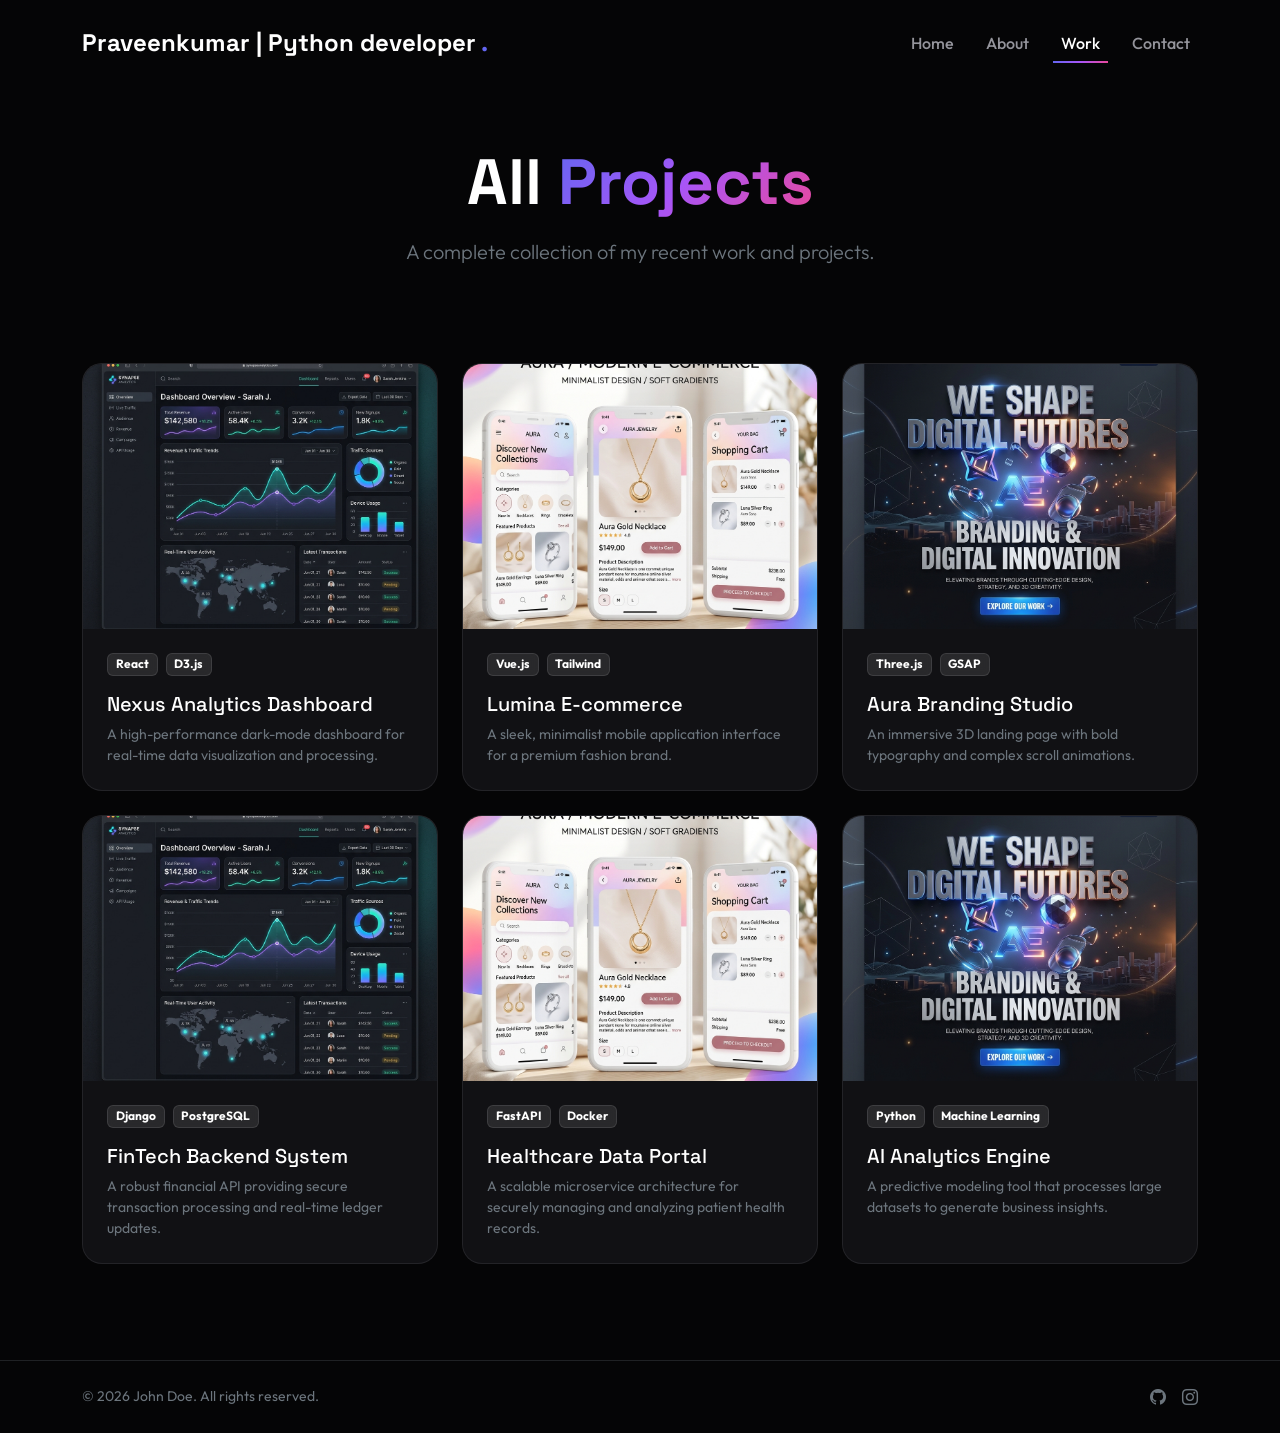
==== projects.html @ cbc660fe "feat: initialize portfolio website with landing, project gallery, and data-driven content rendering" ====
<!DOCTYPE html>
<html lang="en">
<head>
    <meta charset="UTF-8">
    <meta name="viewport" content="width=device-width, initial-scale=1.0">
    <title>All Projects | Praveenkumar</title>
    <!-- Bootstrap CSS -->
    <link href="https://cdn.jsdelivr.net/npm/bootstrap@5.3.0/dist/css/bootstrap.min.css" rel="stylesheet">
    <!-- Custom CSS -->
    <link rel="stylesheet" href="styles.css">
    <!-- Google Fonts -->
    <link rel="preconnect" href="https://fonts.googleapis.com">
    <link rel="preconnect" href="https://fonts.gstatic.com" crossorigin>
    <link href="https://fonts.googleapis.com/css2?family=Outfit:wght@300;400;600;800&family=Space+Grotesk:wght@400;700&display=swap" rel="stylesheet">
    <!-- Bootstrap Icons -->
    <link rel="stylesheet" href="https://cdn.jsdelivr.net/npm/bootstrap-icons@1.10.5/font/bootstrap-icons.css">
</head>
<body class="bg-darker d-flex flex-column min-vh-100">
    <!-- Navigation -->
    <nav id="navbar" class="navbar navbar-expand-lg navbar-dark fixed-top glass-nav">
        <div class="container">
            <a class="navbar-brand fw-bold" href="index.html" id="navbar-brand">Loading...</a>
            <button class="navbar-toggler" type="button" data-bs-toggle="collapse" data-bs-target="#navbarNav" aria-controls="navbarNav" aria-expanded="false" aria-label="Toggle navigation">
                <i class="bi bi-list text-light"></i>
            </button>
            <div class="collapse navbar-collapse justify-content-end" id="navbarNav">
                <ul class="navbar-nav gap-3">
                    <li class="nav-item">
                        <a class="nav-link" href="index.html#home">Home</a>
                    </li>
                    <li class="nav-item">
                        <a class="nav-link" href="index.html#about">About</a>
                    </li>
                    <li class="nav-item">
                        <a class="nav-link active" href="projects.html">Work</a>
                    </li>
                    <li class="nav-item">
                        <a class="nav-link" href="index.html#contact">Contact</a>
                    </li>
                </ul>
            </div>
        </div>
    </nav>

    <!-- Header Section -->
    <section class="py-5 mt-5">
        <div class="container text-center pt-5">
            <h1 class="display-3 fw-bold text-white mb-3">All <span class="text-gradient">Projects</span></h1>
            <p class="text-secondary lead mb-5">A complete collection of my recent work and projects.</p>
        </div>
    </section>

    <!-- All Projects Grid -->
    <section class="pb-5 mb-5 flex-grow-1">
        <div class="container">
            <div class="row g-4" id="all-projects-container">
                <!-- Projects injected here -->
            </div>
        </div>
    </section>

    <!-- Footer -->
    <footer class="py-4 border-top border-secondary border-opacity-25 mt-auto">
        <div class="container d-flex flex-column flex-md-row justify-content-between align-items-center">
            <p id="footer-text" class="text-secondary mb-0 small">Loading...</p>
            <div class="d-flex gap-3 mt-3 mt-md-0" id="footer-socials-container">
            </div>
        </div>
    </footer>

    <!-- Bootstrap Bundle with Popper -->
    <script src="https://cdn.jsdelivr.net/npm/bootstrap@5.3.0/dist/js/bootstrap.bundle.min.js"></script>
    <script src="data.js"></script>
    <script>
        document.addEventListener('DOMContentLoaded', () => {
            // Populate Navbar Brand
            if (portfolioData.navbar) {
                document.getElementById('navbar-brand').innerHTML = `${portfolioData.navbar.navbarText || portfolioData.navbar.brandText}<span class="text-accent">${portfolioData.navbar.brandAccent}</span>`;
            }
            // Populate Footer
            if (portfolioData.footer) {
                document.getElementById('footer-text').textContent = portfolioData.footer.text;
                const footerSocialsContainer = document.getElementById('footer-socials-container');
                portfolioData.footer.socials.forEach(social => {
                    footerSocialsContainer.innerHTML += `<a href="${social.href}" class="text-secondary hover-white"><i class="bi ${social.icon}"></i></a>`;
                });
            }
            
            // Populate All Projects
            const projectsContainer = document.getElementById('all-projects-container');
            if (portfolioData.projects_section && portfolioData.projects_section.projects) {
                portfolioData.projects_section.projects.forEach(project => {
                    let badgesHtml = project.badges.map(badge => `<span class="badge bg-glass text-white">${badge}</span>`).join('');
                    projectsContainer.innerHTML += `
                        <div class="col-md-4">
                            <div class="project-card h-100">
                                <div class="project-img-wrapper">
                                    <img src="${project.image}" alt="${project.title}" class="img-fluid project-img">
                                    <div class="project-overlay">
                                        <a href="#" class="btn btn-light rounded-circle p-3"><i class="bi bi-arrow-up-right text-dark"></i></a>
                                    </div>
                                </div>
                                <div class="project-info p-4">
                                    <div class="d-flex gap-2 mb-3 flex-wrap">
                                        ${badgesHtml}
                                    </div>
                                    <h3 class="h5 text-white mb-2">${project.title}</h3>
                                    <p class="text-secondary small mb-0">${project.description}</p>
                                </div>
                            </div>
                        </div>
                    `;
                });
            }
            
            // Navbar scroll handling
            window.addEventListener('scroll', function () {
                const navbar = document.getElementById('navbar');
                if (window.scrollY > 50) {
                    navbar.classList.add('scrolled');
                } else {
                    navbar.classList.remove('scrolled');
                }
            });
        });
    </script>
</body>
</html>
---- styles.css ----
/* Custom CSS for Premium Portfolio */

:root {
    --bg-dark: #0a0a0c;
    --bg-darker: #050506;
    --text-primary: #ffffff;
    --text-secondary: #94949b;
    --accent-color: #6366f1;
    --accent-glow: rgba(99, 102, 241, 0.5);
    --accent-gradient: linear-gradient(135deg, #6366f1, #a855f7, #ec4899);
    --glass-bg: rgba(25, 25, 30, 0.6);
    --glass-border: rgba(255, 255, 255, 0.08);
}

html {
    scroll-behavior: smooth;
    scroll-padding-top: 80px;
}

body {
    background-color: var(--bg-dark);
    color: var(--text-primary);
    font-family: 'Outfit', sans-serif;
    overflow-x: hidden;
}

h1, h2, h3, h4, h5, h6 {
    font-family: 'Space Grotesk', sans-serif;
}

/* Typography & Utilities */
.text-gradient {
    background: var(--accent-gradient);
    -webkit-background-clip: text;
    -webkit-text-fill-color: transparent;
    background-clip: text;
}

.text-accent {
    color: var(--accent-color);
}

.tracking-wide {
    letter-spacing: 0.1em;
}

.bg-darker {
    background-color: var(--bg-darker);
}

.section-padding {
    padding-top: 120px;
    padding-bottom: 120px;
}

.section-title {
    font-size: 2.5rem;
    font-weight: 700;
    color: var(--text-secondary);
}

/* Buttons */
.btn-primary-custom {
    background: var(--accent-gradient);
    border: none;
    color: white;
    transition: all 0.3s ease;
    box-shadow: 0 4px 15px var(--accent-glow);
}

.btn-primary-custom:hover {
    transform: translateY(-2px);
    box-shadow: 0 8px 25px var(--accent-glow);
    color: white;
}

.btn-outline-custom {
    background: transparent;
    border: 1px solid rgba(255, 255, 255, 0.2);
    color: white;
    transition: all 0.3s ease;
}

.btn-outline-custom:hover {
    background: rgba(255, 255, 255, 0.1);
    border-color: rgba(255, 255, 255, 0.5);
    color: white;
    transform: translateY(-2px);
}

/* Navbar */
.glass-nav {
    background: transparent;
    transition: all 0.4s ease;
    padding: 20px 0;
}

.glass-nav.scrolled {
    background: rgba(10, 10, 12, 0.8);
    backdrop-filter: blur(12px);
    -webkit-backdrop-filter: blur(12px);
    border-bottom: 1px solid var(--glass-border);
    padding: 15px 0;
}

.navbar-dark .navbar-nav .nav-link {
    color: var(--text-secondary);
    font-weight: 500;
    transition: color 0.3s ease;
    position: relative;
}

.navbar-dark .navbar-nav .nav-link:hover, 
.navbar-dark .navbar-nav .nav-link.active {
    color: white;
}

.nav-link::after {
    content: '';
    position: absolute;
    width: 0;
    height: 2px;
    bottom: 0;
    left: 0;
    background: var(--accent-gradient);
    transition: width 0.3s ease;
}

.nav-link:hover::after, .nav-link.active::after {
    width: 100%;
}

.navbar-brand {
    font-family: 'Space Grotesk', sans-serif;
    font-size: 1.5rem;
    color: white !important;
}

/* Hero Section */
.hero {
    position: relative;
    overflow: hidden;
}

.hero-bg {
    position: absolute;
    top: 0;
    left: 0;
    width: 100%;
    height: 100%;
    background: radial-gradient(circle at 70% 30%, rgba(99, 102, 241, 0.15) 0%, transparent 40%),
                radial-gradient(circle at 30% 70%, rgba(236, 72, 153, 0.1) 0%, transparent 40%);
    z-index: 0;
}

.hero-title {
    font-size: 4.5rem;
    line-height: 1.1;
    letter-spacing: -0.02em;
}

.badge-accent {
    background: rgba(99, 102, 241, 0.1);
    color: var(--accent-color);
    border: 1px solid rgba(99, 102, 241, 0.2);
    padding: 8px 16px;
    font-weight: 500;
    border-radius: 50px;
}

/* Scroll Indicator */
.scroll-indicator {
    position: absolute;
    bottom: 40px;
    left: 50%;
    transform: translateX(-50%);
    text-align: center;
    z-index: 2;
}

.mouse {
    width: 30px;
    height: 50px;
    border: 2px solid var(--text-secondary);
    border-radius: 20px;
    margin: 0 auto;
    position: relative;
}

.mouse::before {
    content: '';
    position: absolute;
    width: 4px;
    height: 8px;
    background: var(--text-secondary);
    border-radius: 2px;
    top: 10px;
    left: 50%;
    transform: translateX(-50%);
    animation: scroll 2s infinite;
}

@keyframes scroll {
    0% { transform: translate(-50%, 0); opacity: 1; }
    100% { transform: translate(-50%, 15px); opacity: 0; }
}

/* About Section */
.about-image-wrapper {
    position: relative;
    height: 500px;
    display: flex;
    align-items: center;
    justify-content: center;
}

.glass-shape {
    position: absolute;
    border-radius: 50%;
    filter: blur(60px);
    z-index: 0;
}

.shape-1 {
    width: 300px;
    height: 300px;
    background: rgba(99, 102, 241, 0.3);
    top: 10%;
    left: 10%;
    animation: float 8s ease-in-out infinite;
}

.shape-2 {
    width: 250px;
    height: 250px;
    background: rgba(236, 72, 153, 0.2);
    bottom: 10%;
    right: 10%;
    animation: float 10s ease-in-out infinite reverse;
}

@keyframes float {
    0% { transform: translateY(0) scale(1); }
    50% { transform: translateY(-20px) scale(1.05); }
    100% { transform: translateY(0) scale(1); }
}

.glass-panel {
    background: var(--glass-bg);
    backdrop-filter: blur(16px);
    -webkit-backdrop-filter: blur(16px);
    border: 1px solid var(--glass-border);
    border-radius: 24px;
    z-index: 1;
    position: relative;
    box-shadow: 0 20px 40px rgba(0,0,0,0.4);
}

.skill-card {
    background: rgba(255, 255, 255, 0.02);
    border: 1px solid rgba(255, 255, 255, 0.05);
    border-radius: 16px;
    padding: 24px;
    transition: all 0.3s ease;
}

.skill-card:hover {
    background: rgba(255, 255, 255, 0.05);
    border-color: rgba(255, 255, 255, 0.1);
    transform: translateY(-5px);
}

/* Projects Section */
.project-card {
    background: var(--glass-bg);
    border: 1px solid var(--glass-border);
    border-radius: 20px;
    overflow: hidden;
    transition: all 0.4s ease;
}

.project-card:hover {
    transform: translateY(-10px);
    border-color: rgba(255, 255, 255, 0.2);
    box-shadow: 0 20px 40px rgba(0,0,0,0.5);
}

.project-img-wrapper {
    position: relative;
    overflow: hidden;
    aspect-ratio: 4/3;
    background-color: var(--bg-dark); /* Fallback */
}

.project-img {
    width: 100%;
    height: 100%;
    object-fit: cover;
    transition: transform 0.6s ease;
}

.project-card:hover .project-img {
    transform: scale(1.05);
}

.project-overlay {
    position: absolute;
    top: 0;
    left: 0;
    width: 100%;
    height: 100%;
    background: rgba(0, 0, 0, 0.5);
    display: flex;
    align-items: center;
    justify-content: center;
    opacity: 0;
    transition: opacity 0.3s ease;
}

.project-card:hover .project-overlay {
    opacity: 1;
}

.bg-glass {
    background: rgba(255, 255, 255, 0.1);
    backdrop-filter: blur(4px);
    -webkit-backdrop-filter: blur(4px);
    border: 1px solid rgba(255, 255, 255, 0.1);
}

/* Contact Section */
.glass-container {
    background: rgba(20, 20, 25, 0.4);
    backdrop-filter: blur(20px);
    -webkit-backdrop-filter: blur(20px);
    border: 1px solid var(--glass-border);
}

.glow-blob {
    position: absolute;
    width: 300px;
    height: 300px;
    border-radius: 50%;
    filter: blur(80px);
    z-index: 0;
    opacity: 0.5;
}

.glow-blob.top-right {
    background: var(--accent-color);
    top: -100px;
    right: -100px;
}

.glow-blob.bottom-left {
    background: #ec4899;
    bottom: -100px;
    left: -100px;
}

.icon-box {
    width: 48px;
    height: 48px;
    background: rgba(255, 255, 255, 0.05);
    border: 1px solid rgba(255, 255, 255, 0.1);
    border-radius: 12px;
    display: flex;
    align-items: center;
    justify-content: center;
    color: var(--accent-color);
    transition: all 0.3s ease;
}

.contact-link:hover .icon-box {
    background: var(--accent-color);
    color: white;
    border-color: var(--accent-color);
    transform: scale(1.1);
}

.custom-input {
    background: rgba(0, 0, 0, 0.3);
    border: 1px solid rgba(255, 255, 255, 0.1);
    color: white;
    padding: 16px 20px;
    border-radius: 12px;
}

.custom-input:focus {
    background: rgba(0, 0, 0, 0.5);
    border-color: var(--accent-color);
    color: white;
    box-shadow: 0 0 0 4px rgba(99, 102, 241, 0.1);
}

.custom-input::placeholder {
    color: var(--text-secondary);
}

.hover-white:hover {
    color: white !important;
}

/* Responsive */
@media (max-width: 991px) {
    .hero-title {
        font-size: 3.5rem;
    }
    .navbar-collapse {
        background: rgba(10, 10, 12, 0.95);
        backdrop-filter: blur(10px);
        -webkit-backdrop-filter: blur(10px);
        padding: 20px;
        border-radius: 12px;
        border: 1px solid var(--glass-border);
        margin-top: 10px;
    }
}

@media (max-width: 767px) {
    .hero-title {
        font-size: 2.8rem;
    }
    .section-padding {
        padding-top: 80px;
        padding-bottom: 80px;
    }
    .glass-container {
        padding: 2rem !important;
    }
}
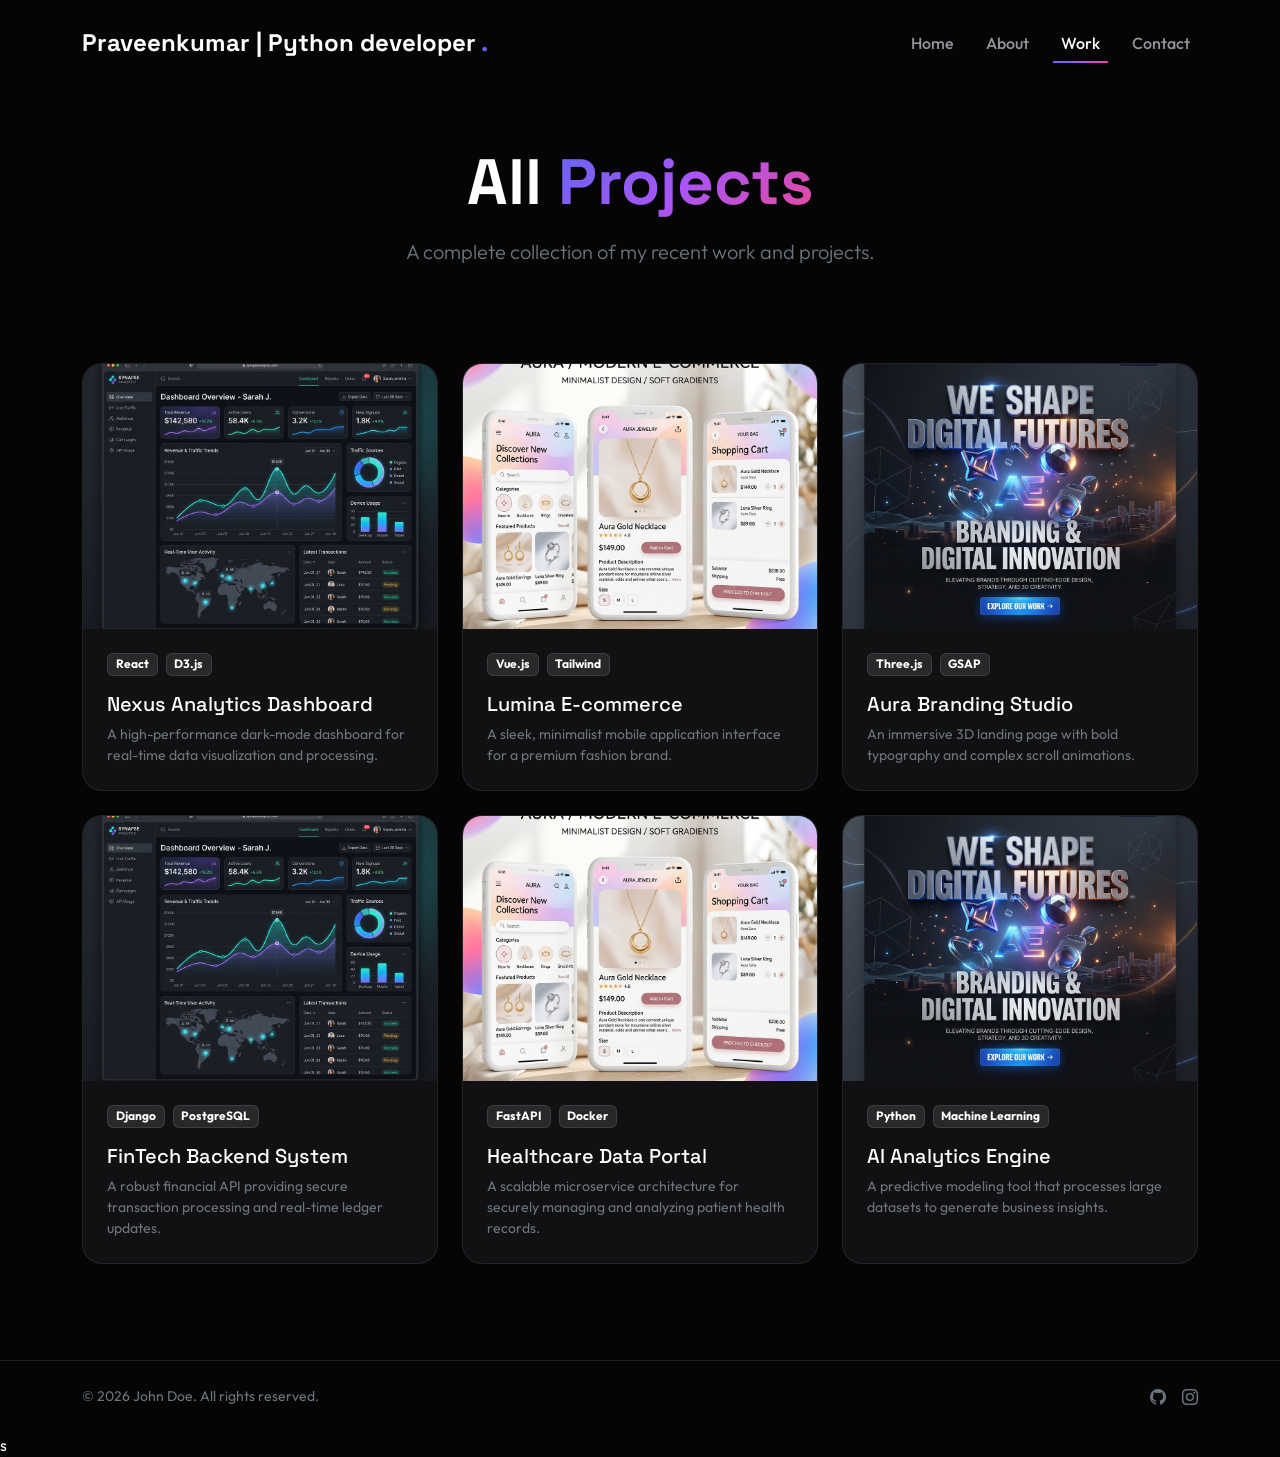
==== commit 329c8925: "feat: initialize portfolio website with layout pages, dynamic content data, and responsive styling" ====
--- a/projects.html
+++ b/projects.html
@@ -1,5 +1,6 @@
 <!DOCTYPE html>
 <html lang="en">
+
 <head>
     <meta charset="UTF-8">
     <meta name="viewport" content="width=device-width, initial-scale=1.0">
@@ -11,16 +12,20 @@
     <!-- Google Fonts -->
     <link rel="preconnect" href="https://fonts.googleapis.com">
     <link rel="preconnect" href="https://fonts.gstatic.com" crossorigin>
-    <link href="https://fonts.googleapis.com/css2?family=Outfit:wght@300;400;600;800&family=Space+Grotesk:wght@400;700&display=swap" rel="stylesheet">
+    <link
+        href="https://fonts.googleapis.com/css2?family=Outfit:wght@300;400;600;800&family=Space+Grotesk:wght@400;700&display=swap"
+        rel="stylesheet">
     <!-- Bootstrap Icons -->
     <link rel="stylesheet" href="https://cdn.jsdelivr.net/npm/bootstrap-icons@1.10.5/font/bootstrap-icons.css">
 </head>
+
 <body class="bg-darker d-flex flex-column min-vh-100">
     <!-- Navigation -->
     <nav id="navbar" class="navbar navbar-expand-lg navbar-dark fixed-top glass-nav">
         <div class="container">
             <a class="navbar-brand fw-bold" href="index.html" id="navbar-brand">Loading...</a>
-            <button class="navbar-toggler" type="button" data-bs-toggle="collapse" data-bs-target="#navbarNav" aria-controls="navbarNav" aria-expanded="false" aria-label="Toggle navigation">
+            <button class="navbar-toggler" type="button" data-bs-toggle="collapse" data-bs-target="#navbarNav"
+                aria-controls="navbarNav" aria-expanded="false" aria-label="Toggle navigation">
                 <i class="bi bi-list text-light"></i>
             </button>
             <div class="collapse navbar-collapse justify-content-end" id="navbarNav">
@@ -85,7 +90,7 @@
                     footerSocialsContainer.innerHTML += `<a href="${social.href}" class="text-secondary hover-white"><i class="bi ${social.icon}"></i></a>`;
                 });
             }
-            
+
             // Populate All Projects
             const projectsContainer = document.getElementById('all-projects-container');
             if (portfolioData.projects_section && portfolioData.projects_section.projects) {
@@ -112,7 +117,7 @@
                     `;
                 });
             }
-            
+
             // Navbar scroll handling
             window.addEventListener('scroll', function () {
                 const navbar = document.getElementById('navbar');
@@ -125,4 +130,5 @@
         });
     </script>
 </body>
-</html>
+
+</html>s
--- a/styles.css
+++ b/styles.css
@@ -24,7 +24,12 @@
     overflow-x: hidden;
 }
 
-h1, h2, h3, h4, h5, h6 {
+h1,
+h2,
+h3,
+h4,
+h5,
+h6 {
     font-family: 'Space Grotesk', sans-serif;
 }
 
@@ -110,7 +115,7 @@
     position: relative;
 }
 
-.navbar-dark .navbar-nav .nav-link:hover, 
+.navbar-dark .navbar-nav .nav-link:hover,
 .navbar-dark .navbar-nav .nav-link.active {
     color: white;
 }
@@ -126,7 +131,8 @@
     transition: width 0.3s ease;
 }
 
-.nav-link:hover::after, .nav-link.active::after {
+.nav-link:hover::after,
+.nav-link.active::after {
     width: 100%;
 }
 
@@ -149,7 +155,7 @@
     width: 100%;
     height: 100%;
     background: radial-gradient(circle at 70% 30%, rgba(99, 102, 241, 0.15) 0%, transparent 40%),
-                radial-gradient(circle at 30% 70%, rgba(236, 72, 153, 0.1) 0%, transparent 40%);
+        radial-gradient(circle at 30% 70%, rgba(236, 72, 153, 0.1) 0%, transparent 40%);
     z-index: 0;
 }
 
@@ -201,8 +207,15 @@
 }
 
 @keyframes scroll {
-    0% { transform: translate(-50%, 0); opacity: 1; }
-    100% { transform: translate(-50%, 15px); opacity: 0; }
+    0% {
+        transform: translate(-50%, 0);
+        opacity: 1;
+    }
+
+    100% {
+        transform: translate(-50%, 15px);
+        opacity: 0;
+    }
 }
 
 /* About Section */
@@ -240,9 +253,17 @@
 }
 
 @keyframes float {
-    0% { transform: translateY(0) scale(1); }
-    50% { transform: translateY(-20px) scale(1.05); }
-    100% { transform: translateY(0) scale(1); }
+    0% {
+        transform: translateY(0) scale(1);
+    }
+
+    50% {
+        transform: translateY(-20px) scale(1.05);
+    }
+
+    100% {
+        transform: translateY(0) scale(1);
+    }
 }
 
 .glass-panel {
@@ -253,7 +274,7 @@
     border-radius: 24px;
     z-index: 1;
     position: relative;
-    box-shadow: 0 20px 40px rgba(0,0,0,0.4);
+    box-shadow: 0 20px 40px rgba(0, 0, 0, 0.4);
 }
 
 .skill-card {
@@ -282,14 +303,15 @@
 .project-card:hover {
     transform: translateY(-10px);
     border-color: rgba(255, 255, 255, 0.2);
-    box-shadow: 0 20px 40px rgba(0,0,0,0.5);
+    box-shadow: 0 20px 40px rgba(0, 0, 0, 0.5);
 }
 
 .project-img-wrapper {
     position: relative;
     overflow: hidden;
     aspect-ratio: 4/3;
-    background-color: var(--bg-dark); /* Fallback */
+    background-color: var(--bg-dark);
+    /* Fallback */
 }
 
 .project-img {
@@ -406,6 +428,7 @@
     .hero-title {
         font-size: 3.5rem;
     }
+
     .navbar-collapse {
         background: rgba(10, 10, 12, 0.95);
         backdrop-filter: blur(10px);
@@ -421,11 +444,13 @@
     .hero-title {
         font-size: 2.8rem;
     }
+
     .section-padding {
         padding-top: 80px;
         padding-bottom: 80px;
     }
+
     .glass-container {
         padding: 2rem !important;
     }
-}
+}
